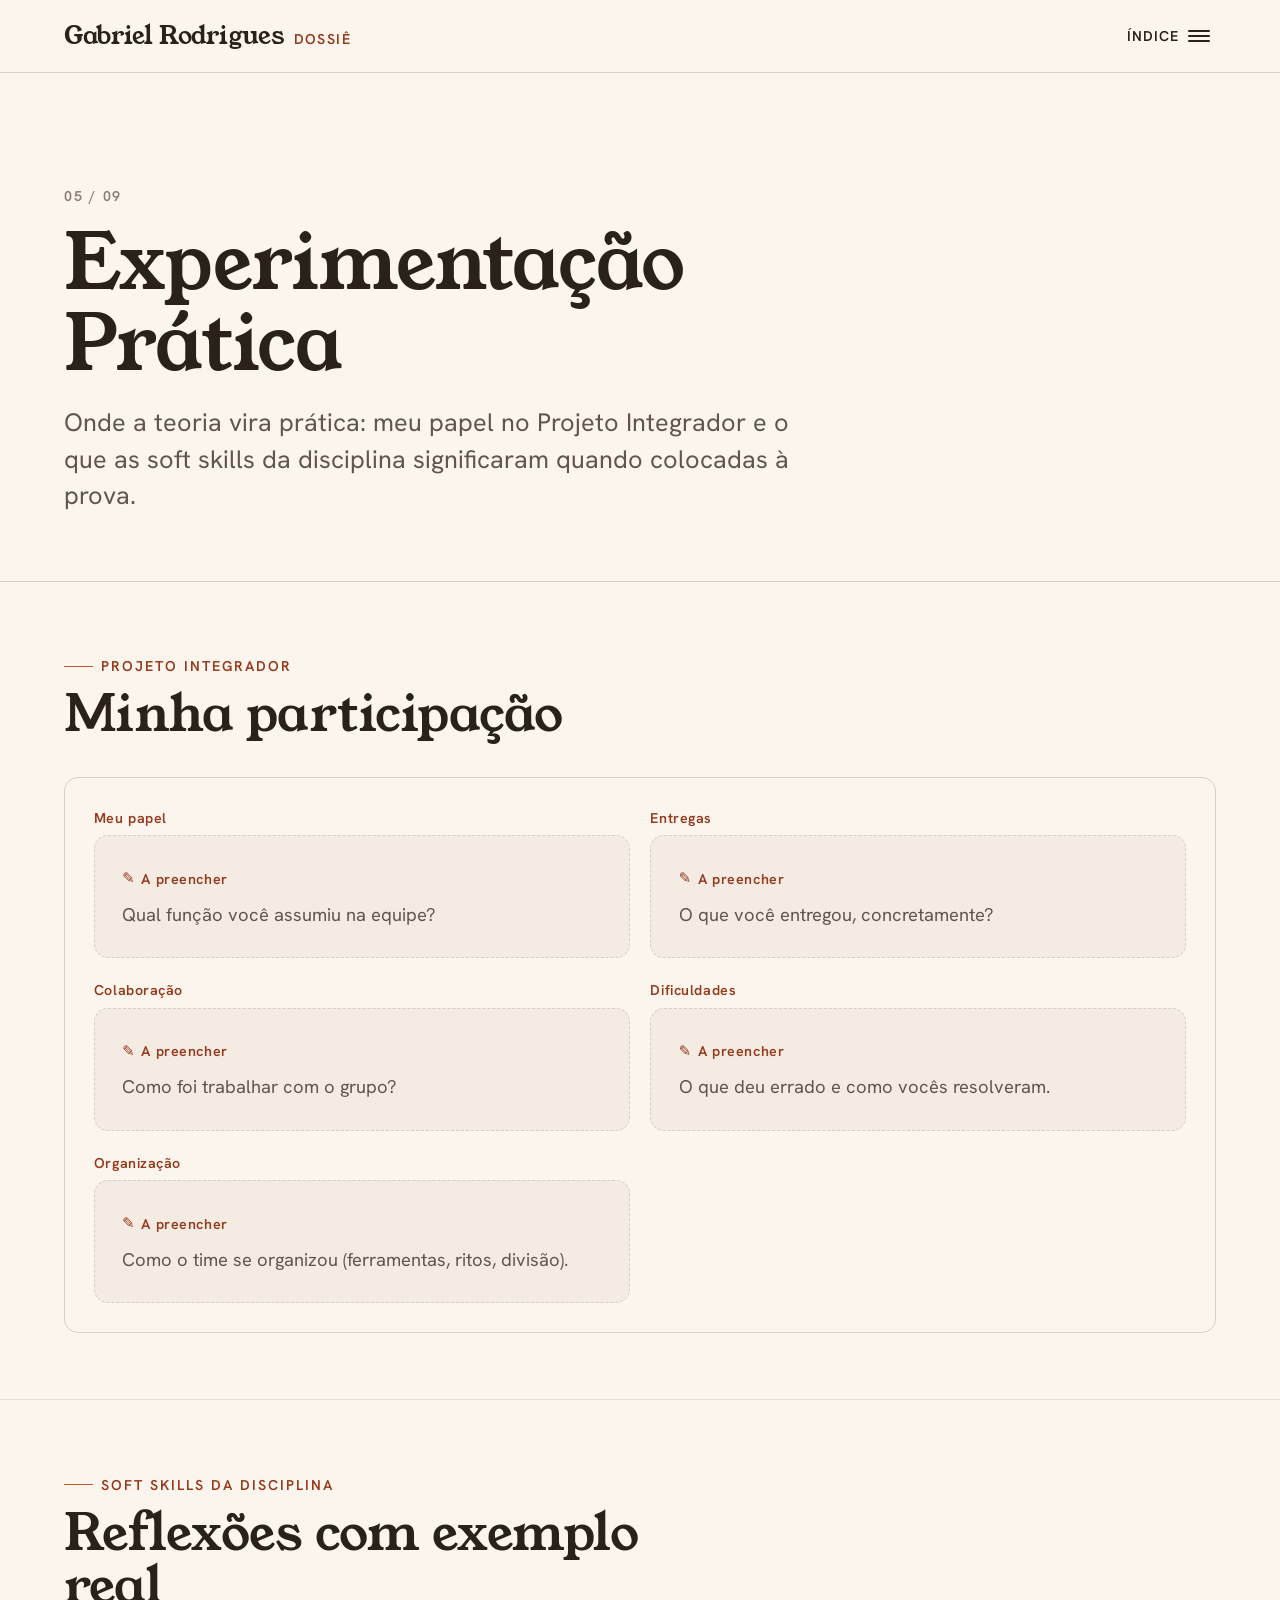
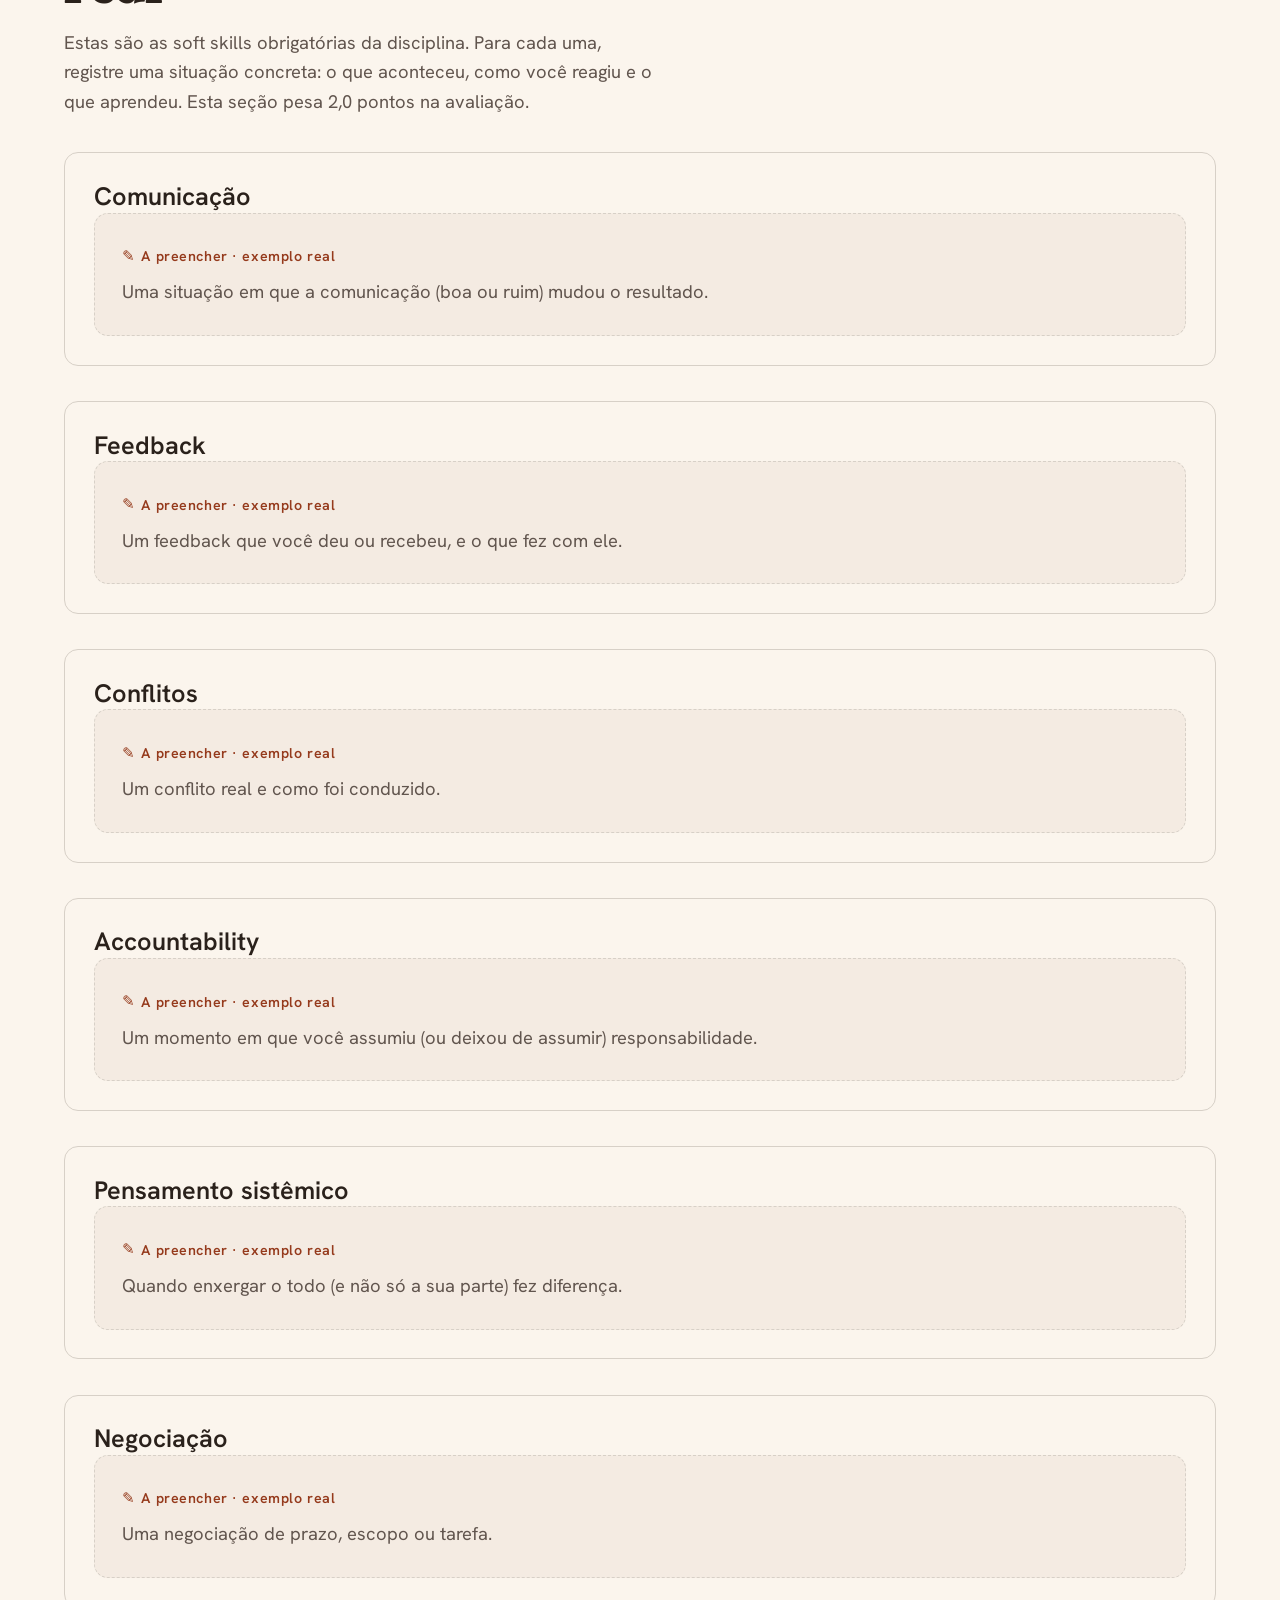
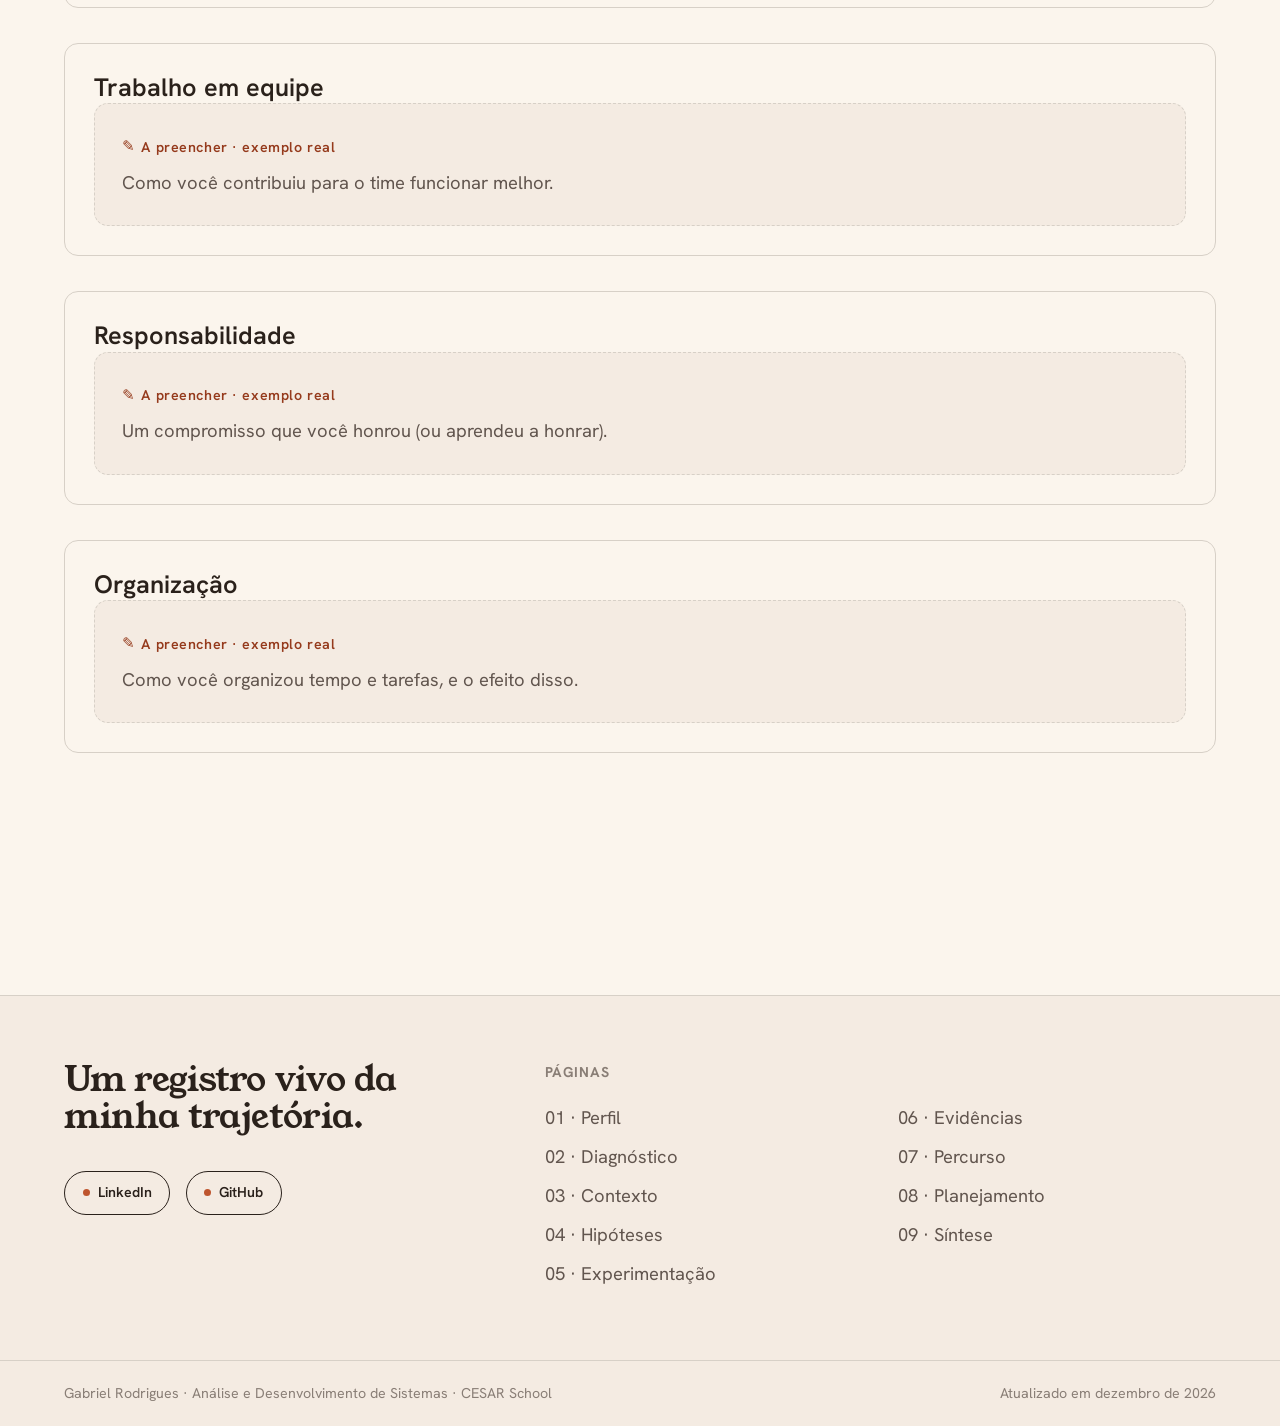
==== paginas/05-experimentacao.html @ 27c638ba "Add initial structure for Dossiê de Carreira - Created main HTML file (index.html) with a structured" ====
<!DOCTYPE html>
<html lang="pt-BR">
<head>
  <meta charset="UTF-8" />
  <meta name="viewport" content="width=device-width, initial-scale=1.0" />
  <title>05 · Experimentação Prática — Dossiê de Carreira</title>
  <meta name="description" content="Experimentação prática: papel no Projeto Integrador e reflexões sobre soft skills." />
  <link rel="icon" href="../assets/img/favicon.svg" type="image/svg+xml" />
  <link rel="preconnect" href="https://fonts.googleapis.com" />
  <link rel="preconnect" href="https://fonts.gstatic.com" crossorigin />
  <link href="https://fonts.googleapis.com/css2?family=Hanken+Grotesk:wght@400;500;600;700&family=Young+Serif&display=swap" rel="stylesheet" />
  <link rel="stylesheet" href="../assets/css/style.css" />
</head>
<body data-page="05" data-root="..">
  <a class="skip-link" href="#conteudo">Pular para o conteúdo</a>
  <div id="site-header"></div>

  <main id="conteudo">
    <header class="page-hero shell" data-reveal-group>
      <p class="page-hero__index" data-reveal>05 / 09</p>
      <h1 data-reveal>Experimentação Prática</h1>
      <p class="page-hero__intro" data-reveal>
        Onde a teoria vira prática: meu papel no Projeto Integrador e o que as
        soft skills da disciplina significaram quando colocadas à prova.
      </p>
    </header>

    <!-- PROJETO INTEGRADOR -->
    <section class="section shell">
      <div class="section__head">
        <p class="kicker">Projeto Integrador</p>
        <h2>Minha participação</h2>
      </div>
      <div class="entry" data-reveal>
        <div class="entry__grid">
          <div class="field">
            <p class="field__label">Meu papel</p>
            <div class="fill"><span class="fill__tag">A preencher</span><p class="fill__hint">Qual função você assumiu na equipe?</p></div>
          </div>
          <div class="field">
            <p class="field__label">Entregas</p>
            <div class="fill"><span class="fill__tag">A preencher</span><p class="fill__hint">O que você entregou, concretamente?</p></div>
          </div>
          <div class="field">
            <p class="field__label">Colaboração</p>
            <div class="fill"><span class="fill__tag">A preencher</span><p class="fill__hint">Como foi trabalhar com o grupo?</p></div>
          </div>
          <div class="field">
            <p class="field__label">Dificuldades</p>
            <div class="fill"><span class="fill__tag">A preencher</span><p class="fill__hint">O que deu errado e como vocês resolveram.</p></div>
          </div>
          <div class="field">
            <p class="field__label">Organização</p>
            <div class="fill"><span class="fill__tag">A preencher</span><p class="fill__hint">Como o time se organizou (ferramentas, ritos, divisão).</p></div>
          </div>
        </div>
      </div>
    </section>

    <!-- SOFT SKILLS OBRIGATÓRIAS -->
    <section class="section shell">
      <div class="section__head">
        <p class="kicker">Soft skills da disciplina</p>
        <h2>Reflexões com exemplo real</h2>
        <p class="section__note">Estas são as soft skills obrigatórias da disciplina.
        Para cada uma, registre uma situação concreta: o que aconteceu, como você reagiu e
        o que aprendeu. Esta seção pesa 2,0 pontos na avaliação.</p>
      </div>

      <div data-reveal-group>
        <article class="entry" data-reveal>
          <h4>Comunicação</h4>
          <div class="fill"><span class="fill__tag">A preencher · exemplo real</span><p class="fill__hint">Uma situação em que a comunicação (boa ou ruim) mudou o resultado.</p></div>
        </article>
        <article class="entry" data-reveal>
          <h4>Feedback</h4>
          <div class="fill"><span class="fill__tag">A preencher · exemplo real</span><p class="fill__hint">Um feedback que você deu ou recebeu, e o que fez com ele.</p></div>
        </article>
        <article class="entry" data-reveal>
          <h4>Conflitos</h4>
          <div class="fill"><span class="fill__tag">A preencher · exemplo real</span><p class="fill__hint">Um conflito real e como foi conduzido.</p></div>
        </article>
        <article class="entry" data-reveal>
          <h4>Accountability</h4>
          <div class="fill"><span class="fill__tag">A preencher · exemplo real</span><p class="fill__hint">Um momento em que você assumiu (ou deixou de assumir) responsabilidade.</p></div>
        </article>
        <article class="entry" data-reveal>
          <h4>Pensamento sistêmico</h4>
          <div class="fill"><span class="fill__tag">A preencher · exemplo real</span><p class="fill__hint">Quando enxergar o todo (e não só a sua parte) fez diferença.</p></div>
        </article>
        <article class="entry" data-reveal>
          <h4>Negociação</h4>
          <div class="fill"><span class="fill__tag">A preencher · exemplo real</span><p class="fill__hint">Uma negociação de prazo, escopo ou tarefa.</p></div>
        </article>
        <article class="entry" data-reveal>
          <h4>Trabalho em equipe</h4>
          <div class="fill"><span class="fill__tag">A preencher · exemplo real</span><p class="fill__hint">Como você contribuiu para o time funcionar melhor.</p></div>
        </article>
        <article class="entry" data-reveal>
          <h4>Responsabilidade</h4>
          <div class="fill"><span class="fill__tag">A preencher · exemplo real</span><p class="fill__hint">Um compromisso que você honrou (ou aprendeu a honrar).</p></div>
        </article>
        <article class="entry" data-reveal>
          <h4>Organização</h4>
          <div class="fill"><span class="fill__tag">A preencher · exemplo real</span><p class="fill__hint">Como você organizou tempo e tarefas, e o efeito disso.</p></div>
        </article>
      </div>
    </section>
  </main>

  <div id="site-footer"></div>
  <script src="../assets/js/main.js"></script>
</body>
</html>
---- assets/css/style.css ----
/* ==========================================================================
   Dossiê de Carreira — Design System
   Registro: brand / editorial quente. Voz: caloroso, reflexivo, honesto.
   Paleta OKLCH committed-warm. Tipos: Young Serif (display) + Hanken Grotesk.
   ========================================================================== */

/* --- Tokens --------------------------------------------------------------- */
:root {
  /* Cor */
  --paper:     oklch(0.972 0.012 75);
  --paper-2:   oklch(0.945 0.016 72);
  --paper-3:   oklch(0.915 0.018 70);
  --ink:       oklch(0.255 0.018 55);
  --ink-soft:  oklch(0.46 0.02 55);
  --ink-faint: oklch(0.6 0.018 60);
  --clay:      oklch(0.575 0.145 40);
  --clay-deep: oklch(0.47 0.13 38);
  --olive:     oklch(0.55 0.055 120);
  --line:      oklch(0.86 0.014 70);
  --line-soft: oklch(0.9 0.012 72);

  /* Tipografia */
  --font-display: "Young Serif", Georgia, "Times New Roman", serif;
  --font-sans: "Hanken Grotesk", system-ui, -apple-system, "Segoe UI", sans-serif;

  /* Escala fluida (razão ~1.28) */
  --step--1: clamp(0.8rem, 0.77rem + 0.15vw, 0.9rem);
  --step-0:  clamp(1rem, 0.95rem + 0.25vw, 1.15rem);
  --step-1:  clamp(1.28rem, 1.18rem + 0.5vw, 1.6rem);
  --step-2:  clamp(1.64rem, 1.45rem + 0.95vw, 2.3rem);
  --step-3:  clamp(2.1rem, 1.74rem + 1.8vw, 3.4rem);
  --step-4:  clamp(2.7rem, 2.0rem + 3.5vw, 5.2rem);
  --step-5:  clamp(3.3rem, 2.1rem + 6vw, 7.5rem);

  /* Espaço fluido */
  --space-2xs: clamp(0.5rem, 0.45rem + 0.25vw, 0.65rem);
  --space-xs:  clamp(0.75rem, 0.68rem + 0.35vw, 1rem);
  --space-s:   clamp(1rem, 0.9rem + 0.5vw, 1.4rem);
  --space-m:   clamp(1.6rem, 1.4rem + 1vw, 2.4rem);
  --space-l:   clamp(2.6rem, 2.1rem + 2.5vw, 4.2rem);
  --space-xl:  clamp(4rem, 3rem + 5vw, 7rem);
  --space-2xl: clamp(6rem, 4rem + 9vw, 11rem);

  /* Medidas */
  --measure: 68ch;
  --shell: clamp(1.2rem, 5vw, 7rem);  /* gutter lateral */
  --radius: 14px;
  --radius-s: 8px;

  /* Motion */
  --ease-out-expo: cubic-bezier(0.16, 1, 0.3, 1);
  --ease-out-quart: cubic-bezier(0.25, 1, 0.5, 1);
}

/* --- Reset ---------------------------------------------------------------- */
*, *::before, *::after { box-sizing: border-box; }
* { margin: 0; }
html { -webkit-text-size-adjust: 100%; scroll-behavior: smooth; }
body {
  font-family: var(--font-sans);
  font-size: var(--step-0);
  line-height: 1.6;
  font-weight: 400;
  color: var(--ink);
  background: var(--paper);
  -webkit-font-smoothing: antialiased;
  text-rendering: optimizeLegibility;
  min-height: 100vh;
  overflow-x: hidden;
}
img, picture, svg { display: block; max-width: 100%; }
a { color: inherit; }
ul, ol { list-style: none; padding: 0; }
button { font: inherit; color: inherit; cursor: pointer; border: none; background: none; }
:focus-visible { outline: 2.5px solid var(--clay); outline-offset: 3px; border-radius: 3px; }

/* Seleção */
::selection { background: var(--clay); color: var(--paper); }

/* --- Tipografia base ------------------------------------------------------ */
h1, h2, h3 { font-family: var(--font-display); font-weight: 400; line-height: 1.05; letter-spacing: -0.01em; }
h1 { font-size: var(--step-4); }
h2 { font-size: var(--step-3); }
h3 { font-size: var(--step-2); }
h4 { font-family: var(--font-sans); font-weight: 600; font-size: var(--step-1); line-height: 1.2; }

.display {
  font-family: var(--font-display);
  font-size: var(--step-5);
  line-height: 0.95;
  letter-spacing: -0.02em;
}

/* Kicker — etiqueta discreta acima de títulos (não repetir como gramática) */
.kicker {
  font-family: var(--font-sans);
  font-weight: 600;
  font-size: var(--step--1);
  letter-spacing: 0.14em;
  text-transform: uppercase;
  color: var(--clay-deep);
  display: inline-flex;
  align-items: center;
  gap: 0.6em;
}
.kicker::before {
  content: "";
  width: 1.8rem;
  height: 1px;
  background: var(--clay);
}

.lead { font-size: var(--step-1); line-height: 1.45; color: var(--ink-soft); max-width: 38ch; }

/* --- Layout helpers ------------------------------------------------------- */
.shell { padding-inline: var(--shell); }
.flow > * + * { margin-block-start: var(--space-s); }
.flow-l > * + * { margin-block-start: var(--space-l); }

.prose { max-width: var(--measure); }
.prose p + p { margin-block-start: 1.1em; }
.prose p { color: var(--ink); }

/* Link de texto */
.link {
  color: var(--clay-deep);
  text-decoration: none;
  background-image: linear-gradient(var(--clay), var(--clay));
  background-size: 100% 1.5px;
  background-position: 0 100%;
  background-repeat: no-repeat;
  transition: background-size 0.4s var(--ease-out-quart), color 0.2s;
  padding-block-end: 1px;
}
.link:hover { color: var(--clay); background-size: 0% 1.5px; }

/* ==========================================================================
   Header / Navegação (injetado por main.js)
   ========================================================================== */
.site-header {
  position: sticky;
  top: 0;
  z-index: 50;
  background: color-mix(in oklch, var(--paper) 88%, transparent);
  backdrop-filter: blur(10px);
  border-block-end: 1px solid var(--line);
}
.site-header__bar {
  display: flex;
  align-items: center;
  justify-content: space-between;
  gap: var(--space-s);
  padding-block: clamp(0.7rem, 0.5rem + 0.6vw, 1.1rem);
}
.brandmark {
  display: inline-flex;
  align-items: baseline;
  gap: 0.55rem;
  text-decoration: none;
  font-family: var(--font-display);
  font-size: var(--step-1);
  letter-spacing: -0.01em;
  white-space: nowrap;
}
.brandmark__tag {
  font-family: var(--font-sans);
  font-size: var(--step--1);
  font-weight: 600;
  letter-spacing: 0.1em;
  text-transform: uppercase;
  color: var(--clay-deep);
}

/* Botão "Índice" — abre o painel de navegação (em todas as larguras) */
.nav-toggle {
  display: inline-flex;
  align-items: center;
  gap: 0.6rem;
  font-size: var(--step--1);
  font-weight: 600;
  letter-spacing: 0.06em;
  text-transform: uppercase;
}
.nav-toggle__lines { position: relative; width: 22px; height: 12px; }
.nav-toggle__lines span {
  position: absolute; left: 0; width: 100%; height: 2px;
  background: var(--ink); border-radius: 2px;
  transition: transform 0.35s var(--ease-out-expo), opacity 0.2s;
}
.nav-toggle__lines span:nth-child(1) { top: 0; }
.nav-toggle__lines span:nth-child(2) { top: 5px; }
.nav-toggle__lines span:nth-child(3) { top: 10px; }
.nav-toggle[aria-expanded="true"] .nav-toggle__lines span:nth-child(1) { transform: translateY(5px) rotate(45deg); }
.nav-toggle[aria-expanded="true"] .nav-toggle__lines span:nth-child(2) { opacity: 0; }
.nav-toggle[aria-expanded="true"] .nav-toggle__lines span:nth-child(3) { transform: translateY(-5px) rotate(-45deg); }

/* Painel de navegação — dropdown animado por grid-template-rows */
.nav {
  position: absolute;
  inset-inline: 0;
  top: 100%;
  background: var(--paper);
  border-block-end: 1px solid var(--line);
  box-shadow: 0 24px 40px -28px oklch(0.25 0.02 55 / 0.4);
  display: grid;
  grid-template-rows: 0fr;
  transition: grid-template-rows 0.5s var(--ease-out-expo);
}
.nav > .nav__inner-wrap { overflow: hidden; }
.nav.is-open { grid-template-rows: 1fr; }
.nav__inner {
  padding-block: var(--space-m);
  display: grid;
  gap: 0.15rem 1.5rem;
  grid-template-columns: 1fr;
}
@media (min-width: 620px) { .nav__inner { grid-template-columns: 1fr 1fr; } }
@media (min-width: 1040px) { .nav__inner { grid-template-columns: repeat(5, 1fr); } }

.nav__link {
  display: flex;
  align-items: baseline;
  gap: 0.7em;
  text-decoration: none;
  font-size: var(--step-0);
  font-weight: 500;
  color: var(--ink-soft);
  padding: 0.7rem 0.9rem;
  border-radius: var(--radius-s);
  border-block-end: 1px solid var(--line-soft);
  transition: background 0.25s, color 0.2s, padding-inline 0.35s var(--ease-out-quart);
}
@media (min-width: 620px) { .nav__link { border-block-end: none; } }
.nav__num {
  font-size: 0.75em;
  font-weight: 700;
  color: var(--clay);
  font-variant-numeric: tabular-nums;
}
.nav__link:hover { background: var(--paper-2); color: var(--ink); padding-inline-start: 1.2rem; }
.nav__link[aria-current="page"] { color: var(--clay-deep); font-weight: 700; background: color-mix(in oklch, var(--clay) 9%, var(--paper)); }

/* ==========================================================================
   Hero de página
   ========================================================================== */
.page-hero {
  padding-block: var(--space-xl) var(--space-l);
  border-block-end: 1px solid var(--line);
}
.page-hero__index {
  font-family: var(--font-sans);
  font-weight: 600;
  font-size: var(--step--1);
  letter-spacing: 0.12em;
  color: var(--ink-faint);
  font-variant-numeric: tabular-nums;
}
.page-hero h1 { margin-block: var(--space-xs) var(--space-s); max-width: 16ch; }
.page-hero__intro { max-width: 52ch; font-size: var(--step-1); line-height: 1.45; color: var(--ink-soft); }

/* ==========================================================================
   Section
   ========================================================================== */
.section { padding-block: var(--space-l); border-block-end: 1px solid var(--line-soft); }
.section:last-of-type { border-block-end: none; }
.section__head { margin-block-end: var(--space-m); max-width: 60ch; }
.section__head h2 { margin-block: var(--space-2xs) 0; }
.section__note { color: var(--ink-soft); margin-block-start: var(--space-xs); max-width: var(--measure); }

/* Layout de seção: rótulo à esquerda + corpo (assimétrico) */
.split {
  display: grid;
  grid-template-columns: minmax(0, 1fr);
  gap: var(--space-m);
}
@media (min-width: 860px) {
  .split { grid-template-columns: 14rem minmax(0, 1fr); gap: var(--space-l); }
  .split--wide { grid-template-columns: 18rem minmax(0, 1fr); }
}
.split__aside { color: var(--ink-soft); }
.split__aside .kicker { margin-block-end: var(--space-xs); }

/* ==========================================================================
   Placeholder de preenchimento (.fill)
   ========================================================================== */
.fill {
  background: var(--paper-2);
  border: 1px dashed var(--line);
  border-radius: var(--radius);
  padding: clamp(1.1rem, 0.9rem + 1vw, 1.8rem);
  position: relative;
}
.fill + .fill { margin-block-start: var(--space-s); }
.fill__tag {
  display: inline-flex;
  align-items: center;
  gap: 0.45em;
  font-size: var(--step--1);
  font-weight: 600;
  letter-spacing: 0.04em;
  color: var(--clay-deep);
  margin-block-end: 0.6rem;
}
.fill__tag::before { content: "✎"; font-size: 1.05em; }
.fill__hint { color: var(--ink-soft); max-width: var(--measure); }
.fill__hint strong { color: var(--ink); font-weight: 600; }
.fill--inline { padding: 0.75rem 1rem; display: inline-block; min-width: min(100%, 22rem); }

/* Dica de exemplo forte vs fraco */
.example {
  display: grid;
  gap: var(--space-s);
  margin-block-start: var(--space-s);
}
@media (min-width: 720px) { .example { grid-template-columns: 1fr 1fr; } }
.example__card { border-radius: var(--radius-s); padding: 1rem 1.1rem; font-size: var(--step--1); }
.example__card h5 { font-family: var(--font-sans); font-size: var(--step--1); font-weight: 700; margin-block-end: 0.4rem; display: flex; align-items: center; gap: 0.4em; }
.example__card--weak { background: oklch(0.94 0.02 60); color: var(--ink-soft); }
.example__card--strong { background: oklch(0.93 0.04 130); color: var(--ink); }
.example__card p { line-height: 1.5; }

/* ==========================================================================
   Tags / pills
   ========================================================================== */
.tags { display: flex; flex-wrap: wrap; gap: 0.55rem; }
.tag {
  font-size: var(--step--1);
  font-weight: 500;
  padding: 0.4rem 0.85rem;
  border: 1px solid var(--line);
  border-radius: 100px;
  background: var(--paper);
  color: var(--ink-soft);
}
.tag--filled { background: var(--ink); color: var(--paper); border-color: var(--ink); }
.tag--clay { background: color-mix(in oklch, var(--clay) 14%, var(--paper)); border-color: color-mix(in oklch, var(--clay) 35%, var(--paper)); color: var(--clay-deep); }

/* ==========================================================================
   Home — hero
   ========================================================================== */
.home-hero { padding-block: var(--space-xl) var(--space-l); }
.home-hero__grid {
  display: grid;
  gap: var(--space-l);
  align-items: end;
}
@media (min-width: 880px) {
  .home-hero__grid { grid-template-columns: minmax(0, 1.55fr) minmax(0, 1fr); }
}
.home-hero__name { margin-block: var(--space-xs) 0; }
.home-hero__name .line { display: block; }
.home-hero__name .line--accent { color: var(--clay); }
.home-hero__role { font-size: var(--step-1); color: var(--ink-soft); margin-block-start: var(--space-s); }
.home-hero__role b { color: var(--ink); font-weight: 600; }

/* Foto / retrato */
.portrait {
  aspect-ratio: 4 / 5;
  border-radius: var(--radius);
  background:
    repeating-linear-gradient(45deg, transparent, transparent 14px, color-mix(in oklch, var(--clay) 8%, transparent) 14px, color-mix(in oklch, var(--clay) 8%, transparent) 15px),
    var(--paper-2);
  border: 1px solid var(--line);
  display: grid;
  place-content: center;
  text-align: center;
  color: var(--ink-faint);
  font-size: var(--step--1);
  gap: 0.5rem;
  padding: var(--space-m);
}
.portrait::before { content: "◭"; font-size: 2.4rem; color: var(--clay); }

/* Variante com foto real */
.portrait--photo {
  aspect-ratio: 3 / 4;       /* proporção da imagem (1792×2400), sem corte */
  padding: 0;
  background: var(--paper-2);
  overflow: hidden;          /* mantém o border-radius na imagem */
}
.portrait--photo::before { content: none; }
.portrait--photo img {
  width: 100%;
  height: 100%;
  object-fit: cover;
  object-position: center top;
  border-radius: inherit;
}

/* Linha de links de perfil */
.profile-links { display: flex; flex-wrap: wrap; gap: var(--space-xs); margin-block-start: var(--space-m); }
.profile-link {
  display: inline-flex;
  align-items: center;
  gap: 0.5rem;
  padding: 0.6rem 1.1rem;
  border: 1px solid var(--ink);
  border-radius: 100px;
  text-decoration: none;
  font-weight: 600;
  font-size: var(--step--1);
  transition: background 0.3s var(--ease-out-quart), color 0.3s, transform 0.3s var(--ease-out-quart);
}
.profile-link:hover { background: var(--ink); color: var(--paper); transform: translateY(-2px); }
.profile-link__dot { width: 7px; height: 7px; border-radius: 50%; background: var(--clay); }

/* Índice de páginas na home */
.index-list { border-block-start: 1px solid var(--line); }
.index-item {
  display: grid;
  grid-template-columns: 3.5rem minmax(0, 1fr) auto;
  align-items: baseline;
  gap: var(--space-s);
  padding: clamp(1rem, 0.8rem + 0.8vw, 1.6rem) var(--space-s);
  margin-inline: calc(var(--space-s) * -1); /* sangra o realce sem alterar o alinhamento do texto */
  border-block-end: 1px solid var(--line);
  text-decoration: none;
  color: var(--ink);
  /* anima só cor (sem reflow); o deslize vem de transform nos filhos */
  transition: background-color 0.45s var(--ease-out-quart);
}
.index-item:hover { background-color: var(--paper-2); }
.index-item__num,
.index-item__title,
.index-item__desc { transition: transform 0.5s var(--ease-out-expo), color 0.3s; }
.index-item:hover .index-item__num,
.index-item:hover .index-item__title,
.index-item:hover .index-item__desc { transform: translateX(10px); }
.index-item:hover .index-item__title { color: var(--clay-deep); }
.index-item__num { font-family: var(--font-sans); font-weight: 600; color: var(--clay); font-variant-numeric: tabular-nums; font-size: var(--step--1); }
.index-item__title { font-family: var(--font-display); font-size: var(--step-2); line-height: 1.1; }
.index-item__desc { grid-column: 2; color: var(--ink-soft); font-size: var(--step--1); margin-block-start: 0.3rem; max-width: 50ch; }
.index-item__arrow { color: var(--ink-faint); transition: transform 0.5s var(--ease-out-expo), color 0.3s; font-size: var(--step-1); }
.index-item:hover .index-item__arrow { transform: translateX(8px); color: var(--clay); }

/* ==========================================================================
   Bloco repetível (projeto / vaga / evidência genérica)
   ========================================================================== */
.entry {
  border: 1px solid var(--line);
  border-radius: var(--radius);
  padding: clamp(1.2rem, 1rem + 1vw, 2rem);
  background: var(--paper);
}
.entry + .entry { margin-block-start: var(--space-m); }
.entry__title { font-family: var(--font-display); font-size: var(--step-2); margin-block-end: var(--space-2xs); }
.entry__meta { display: flex; flex-wrap: wrap; gap: 0.5rem 1.2rem; color: var(--ink-faint); font-size: var(--step--1); margin-block-end: var(--space-s); }
.entry__grid { display: grid; gap: var(--space-s); }
@media (min-width: 700px) { .entry__grid { grid-template-columns: 1fr 1fr; } }
.field { }
.field__label { font-size: var(--step--1); font-weight: 600; letter-spacing: 0.04em; color: var(--clay-deep); margin-block-end: 0.35rem; }

/* Publicações / embeds do projeto */
.project-pubs { margin-block-start: var(--space-m); padding-block-start: var(--space-m); border-block-start: 1px solid var(--line-soft); }
.embeds { display: grid; gap: var(--space-m); margin-block-start: var(--space-s); align-items: start; }
@media (min-width: 720px) { .embeds { grid-template-columns: 1fr 1fr; } }
.embeds .instagram-media { margin: 0 auto !important; min-width: 0 !important; width: 100% !important; }
/* Fallback antes do embed.js processar (ou se falhar) */
.embeds blockquote.instagram-media:not(.instagram-media-rendered) {
  display: block;
  background: var(--paper);
  border: 1px solid var(--line);
  border-radius: var(--radius);
  padding: clamp(1.1rem, 0.9rem + 1vw, 1.6rem);
}
.embeds blockquote.instagram-media:not(.instagram-media-rendered) a {
  color: var(--clay-deep);
  font-weight: 600;
  text-decoration: none;
}

/* ==========================================================================
   Metas curto / médio / longo (faixas horizontais, não cards iguais)
   ========================================================================== */
.horizon { border-block-start: 1px solid var(--line); }
.horizon__row {
  display: grid;
  grid-template-columns: minmax(0, 1fr);
  gap: var(--space-s);
  padding-block: var(--space-m);
  border-block-end: 1px solid var(--line);
}
@media (min-width: 760px) { .horizon__row { grid-template-columns: 16rem minmax(0, 1fr); gap: var(--space-l); } }
.horizon__when { }
.horizon__term { font-family: var(--font-display); font-size: var(--step-2); }
.horizon__range { color: var(--clay-deep); font-weight: 600; font-size: var(--step--1); margin-block-start: 0.2rem; }

/* ==========================================================================
   Tabela de empregabilidade
   ========================================================================== */
.table-wrap { overflow-x: auto; border: 1px solid var(--line); border-radius: var(--radius); }
table.matrix { width: 100%; border-collapse: collapse; min-width: 640px; font-size: var(--step--1); }
table.matrix th, table.matrix td { text-align: left; padding: 0.9rem 1.1rem; border-block-end: 1px solid var(--line-soft); vertical-align: top; }
table.matrix thead th { background: var(--paper-2); font-weight: 700; color: var(--ink); border-block-end: 1px solid var(--line); }
table.matrix tbody tr:last-child td { border-block-end: none; }
table.matrix td.is-empty { color: var(--ink-faint); font-style: italic; }

/* Vaga analisada — aderência requisitos × perfil */
.vaga__context { color: var(--ink-soft); max-width: var(--measure); margin-block: var(--space-xs) var(--space-m); }
.legend { display: flex; flex-wrap: wrap; gap: 0.5rem 1.1rem; margin-block: 0.4rem var(--space-s); font-size: var(--step--1); color: var(--ink-soft); }
.legend span { display: inline-flex; align-items: center; gap: 0.45em; }
.legend i { width: 0.7rem; height: 0.7rem; border-radius: 50%; }
.reqs { display: grid; gap: 0; }
.req {
  display: grid;
  grid-template-columns: 6.6rem minmax(0, 1fr);
  gap: 0.6rem 0.9rem;
  align-items: start;
  padding-block: 0.7rem;
  border-block-end: 1px solid var(--line-soft);
}
.req:last-child { border-block-end: none; }
.req p { font-size: var(--step--1); line-height: 1.45; }
.req p b { font-weight: 600; color: var(--ink); }
.req__fit {
  justify-self: start;
  font-size: calc(var(--step--1) * 0.92);
  font-weight: 700;
  letter-spacing: 0.02em;
  padding: 0.22rem 0.6rem;
  border-radius: 100px;
  white-space: nowrap;
}
.fit-yes,     .req__fit--yes     { background: oklch(0.9 0.06 145); color: oklch(0.42 0.09 145); }
.fit-partial, .req__fit--partial { background: oklch(0.92 0.075 78); color: oklch(0.48 0.1 62); }
.fit-gap,     .req__fit--gap     { background: color-mix(in oklch, var(--clay) 20%, var(--paper)); color: var(--clay-deep); }
.fit-tbd,     .req__fit--tbd     { background: var(--paper-3); color: var(--ink-soft); }
@media (max-width: 520px) { .req { grid-template-columns: 1fr; gap: 0.3rem; } }

/* Mapa de networking */
.net { display: grid; gap: 0; }
.net-item { padding-block: var(--space-m); border-block-end: 1px solid var(--line-soft); }
.net-item:first-child { padding-block-start: 0; }
.net-item:last-child { border-block-end: none; }
.net-head { display: flex; align-items: baseline; gap: 0.7rem 0.9rem; flex-wrap: wrap; margin-block-end: 0.5rem; }
.net-head h4 { font-family: var(--font-display); font-weight: 400; font-size: var(--step-2); }
.net-item p { max-width: var(--measure); color: var(--ink); }

/* ==========================================================================
   Timeline (percurso acadêmico)
   ========================================================================== */
.timeline { position: relative; padding-inline-start: clamp(1.4rem, 1rem + 2vw, 2.6rem); }
.timeline::before {
  content: ""; position: absolute; inset-block: 0.6rem 0; inset-inline-start: 0;
  width: 2px; background: linear-gradient(var(--clay), color-mix(in oklch, var(--clay) 20%, var(--paper)));
}
.tl-item { position: relative; padding-block: var(--space-m); }
.tl-item::before {
  content: ""; position: absolute; inset-inline-start: calc(clamp(1.4rem, 1rem + 2vw, 2.6rem) * -1 - 5px);
  top: calc(var(--space-m) + 0.5rem);
  width: 12px; height: 12px; border-radius: 50%;
  background: var(--paper); border: 2.5px solid var(--clay);
}
.tl-item__when { font-family: var(--font-sans); font-weight: 700; color: var(--clay-deep); font-size: var(--step--1); letter-spacing: 0.04em; }
.tl-item__title { font-family: var(--font-display); font-size: var(--step-2); margin-block: 0.2rem var(--space-xs); }

/* ==========================================================================
   Evidências (layout alternado, não grade idêntica)
   ========================================================================== */
.evidence {
  display: grid;
  gap: var(--space-m);
  align-items: start;
  padding-block: var(--space-l);
  border-block-end: 1px solid var(--line-soft);
}
@media (min-width: 820px) {
  .evidence { grid-template-columns: minmax(0, 1.1fr) minmax(0, 1fr); }
  .evidence:nth-child(even) > .evidence__media { order: 2; }
}
.evidence__media {
  aspect-ratio: 16 / 11;
  border-radius: var(--radius);
  background:
    repeating-linear-gradient(135deg, transparent, transparent 18px, color-mix(in oklch, var(--ink) 4%, transparent) 18px, color-mix(in oklch, var(--ink) 4%, transparent) 19px),
    var(--paper-2);
  border: 1px solid var(--line);
  display: grid; place-content: center; gap: 0.4rem;
  color: var(--ink-faint); text-align: center; padding: var(--space-m);
}
.evidence__media::before { content: "🖼"; font-size: 2rem; filter: grayscale(0.3); }
.evidence__cap .field + .field { margin-block-start: var(--space-s); }

/* ==========================================================================
   Carta profissional (síntese final)
   ========================================================================== */
.letter {
  max-width: 60ch;
  margin-inline: auto;
  padding: var(--space-l) 0;
  text-align: center;
}
.letter__q {
  font-family: var(--font-display);
  font-size: var(--step-3);
  line-height: 1.15;
  margin-block-end: var(--space-m);
  text-wrap: balance;
}
.letter .fill { text-align: left; }
.letter__sign { margin-block-start: var(--space-m); font-family: var(--font-display); font-size: var(--step-1); color: var(--ink-soft); }

/* Comparação início × fim */
.compare { display: grid; gap: var(--space-m); }
@media (min-width: 760px) { .compare { grid-template-columns: 1fr auto 1fr; align-items: center; } }
.compare__col h4 { color: var(--clay-deep); margin-block-end: var(--space-s); }
.compare__vs { font-family: var(--font-display); font-size: var(--step-3); color: var(--clay); text-align: center; }

/* ==========================================================================
   Footer
   ========================================================================== */
.site-footer {
  margin-block-start: var(--space-2xl);
  border-block-start: 1px solid var(--line);
  background: var(--paper-2);
}
.site-footer__grid {
  display: grid;
  gap: var(--space-m);
  padding-block: var(--space-l);
}
@media (min-width: 760px) { .site-footer__grid { grid-template-columns: 1.4fr 1fr 1fr; } }
.site-footer h2 { font-size: var(--step-2); max-width: 16ch; }
.site-footer__col h5 { font-size: var(--step--1); font-weight: 700; letter-spacing: 0.06em; text-transform: uppercase; color: var(--ink-faint); margin-block-end: var(--space-xs); }
.site-footer__col a { display: block; text-decoration: none; color: var(--ink-soft); padding-block: 0.3rem; transition: color 0.2s; }
.site-footer__col a:hover { color: var(--clay-deep); }
.site-footer__meta { border-block-start: 1px solid var(--line); padding-block: var(--space-s); display: flex; flex-wrap: wrap; gap: var(--space-xs) var(--space-m); justify-content: space-between; color: var(--ink-faint); font-size: var(--step--1); }

/* ==========================================================================
   Motion — reveal de entrada + scroll
   ========================================================================== */
[data-reveal] {
  opacity: 0;
  transform: translateY(22px);
  transition: opacity 0.8s var(--ease-out-expo), transform 0.8s var(--ease-out-expo);
  transition-delay: var(--reveal-delay, 0ms);
}
[data-reveal].is-in { opacity: 1; transform: none; }

@media (prefers-reduced-motion: reduce) {
  html { scroll-behavior: auto; }
  *, *::before, *::after {
    animation-duration: 0.001ms !important;
    transition-duration: 0.001ms !important;
  }
  [data-reveal] { opacity: 1; transform: none; }
}

/* Utilidades finais */
.muted { color: var(--ink-soft); }
.eyebrow-note { font-size: var(--step--1); color: var(--ink-faint); }
.divider { height: 1px; background: var(--line); border: none; margin-block: var(--space-l); }
.sr-only {
  position: absolute; width: 1px; height: 1px; padding: 0; margin: -1px;
  overflow: hidden; clip: rect(0,0,0,0); white-space: nowrap; border: 0;
}
.skip-link {
  position: absolute; left: 50%; transform: translateX(-50%) translateY(-130%);
  top: 0.5rem; z-index: 100; background: var(--ink); color: var(--paper);
  padding: 0.6rem 1.2rem; border-radius: 100px; text-decoration: none; font-weight: 600;
  transition: transform 0.3s var(--ease-out-expo);
}
.skip-link:focus { transform: translateX(-50%) translateY(0); }
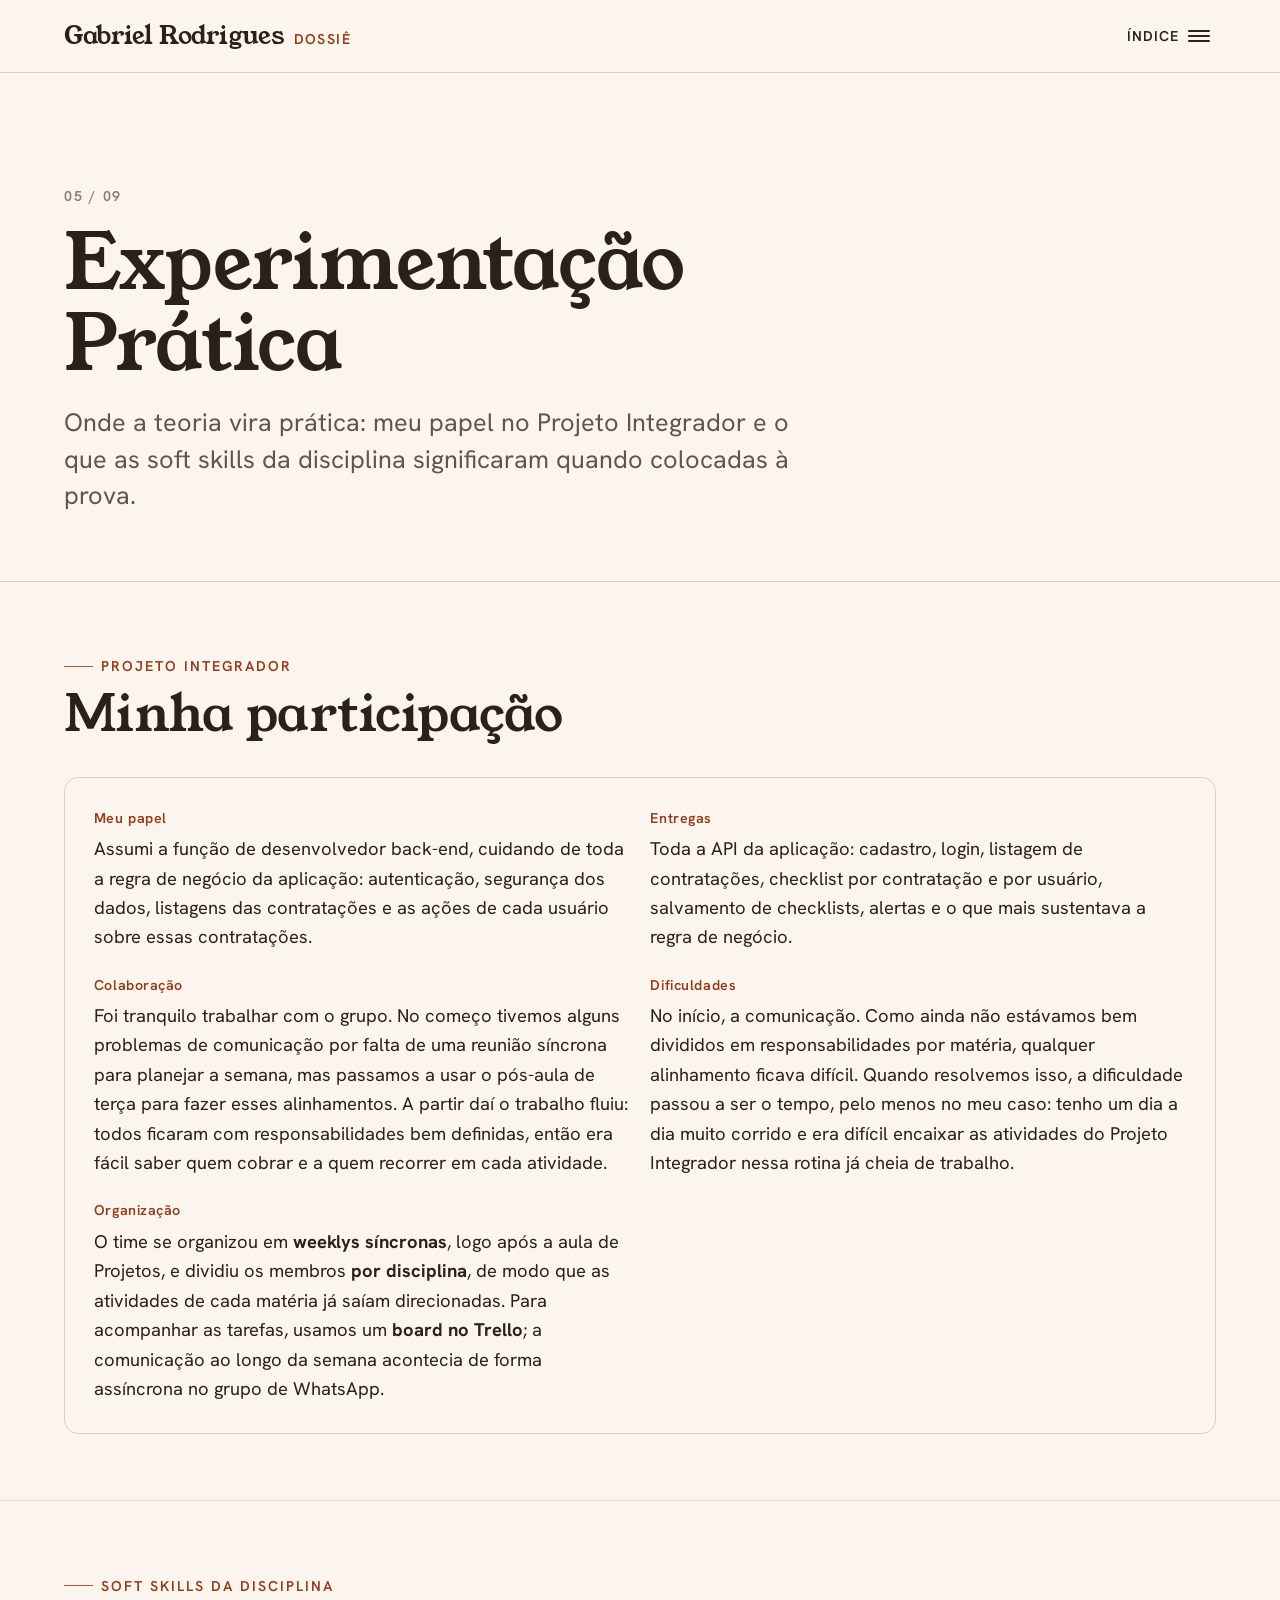
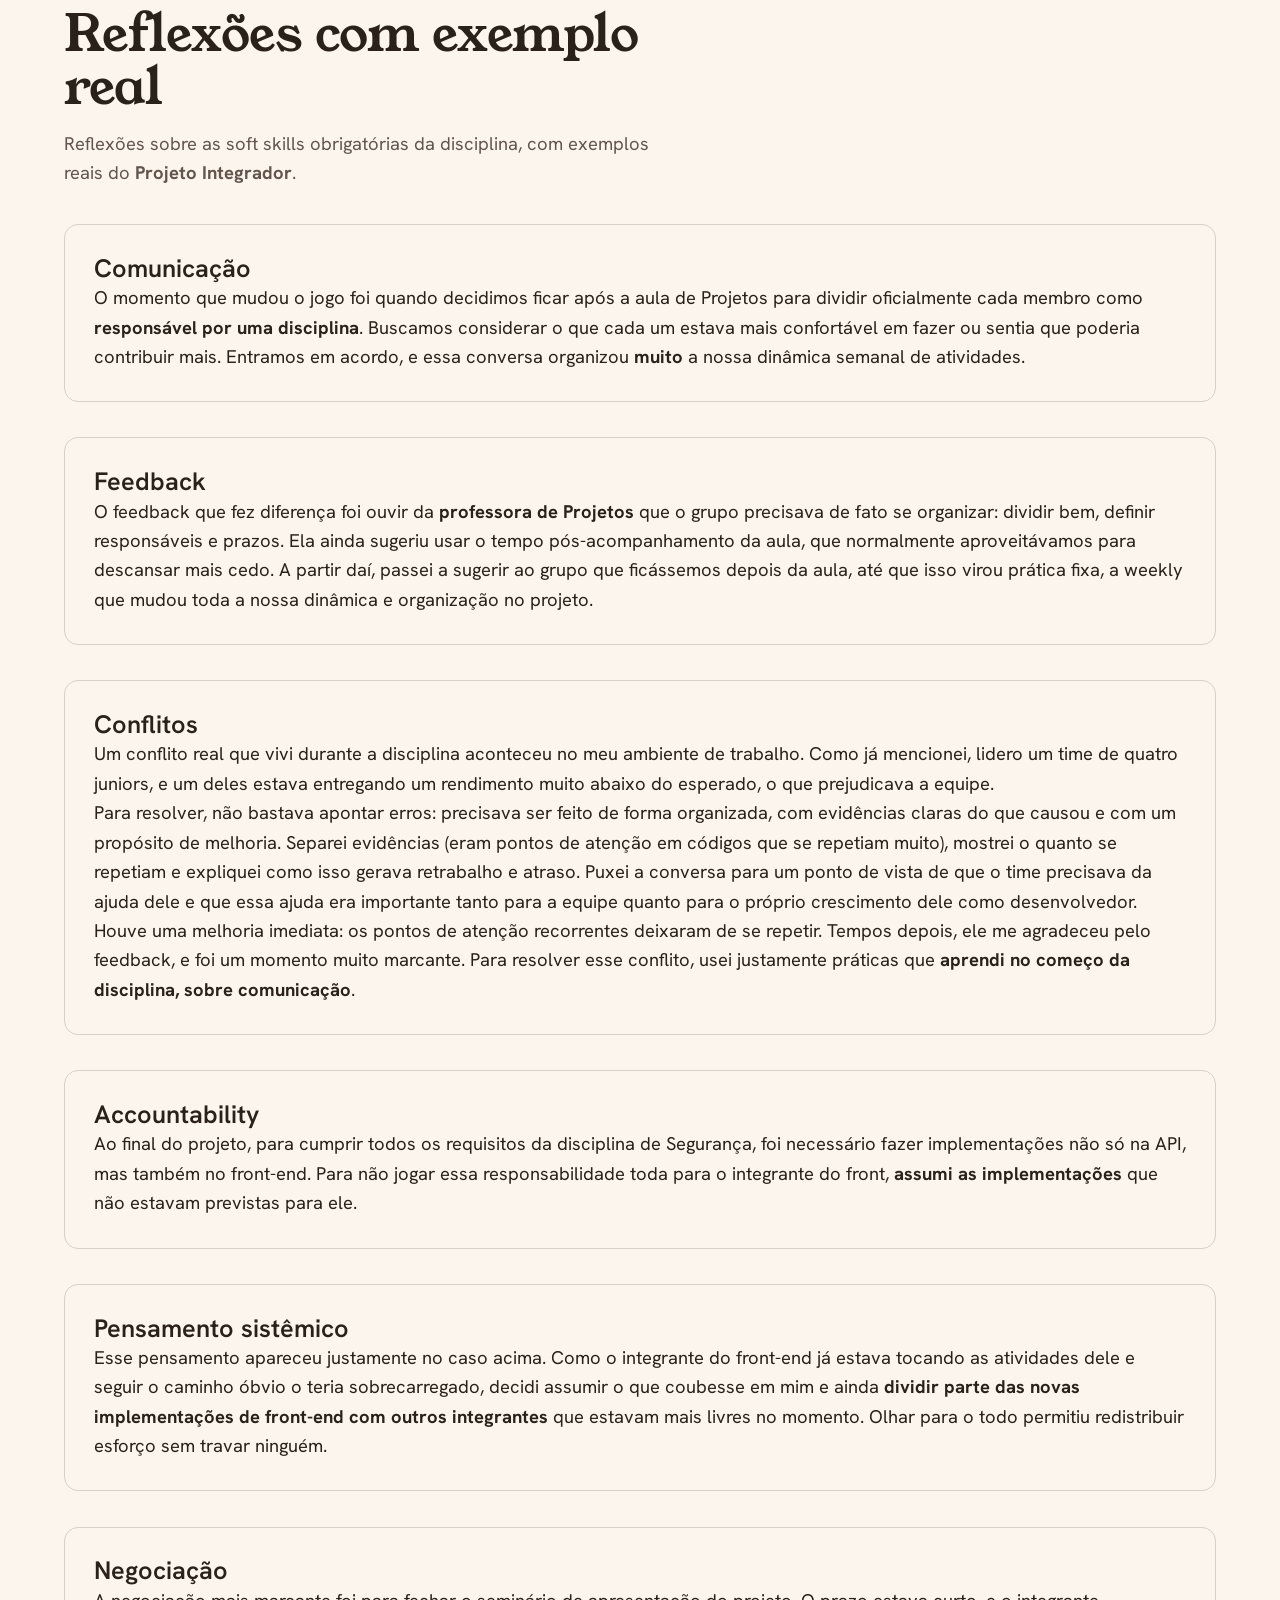
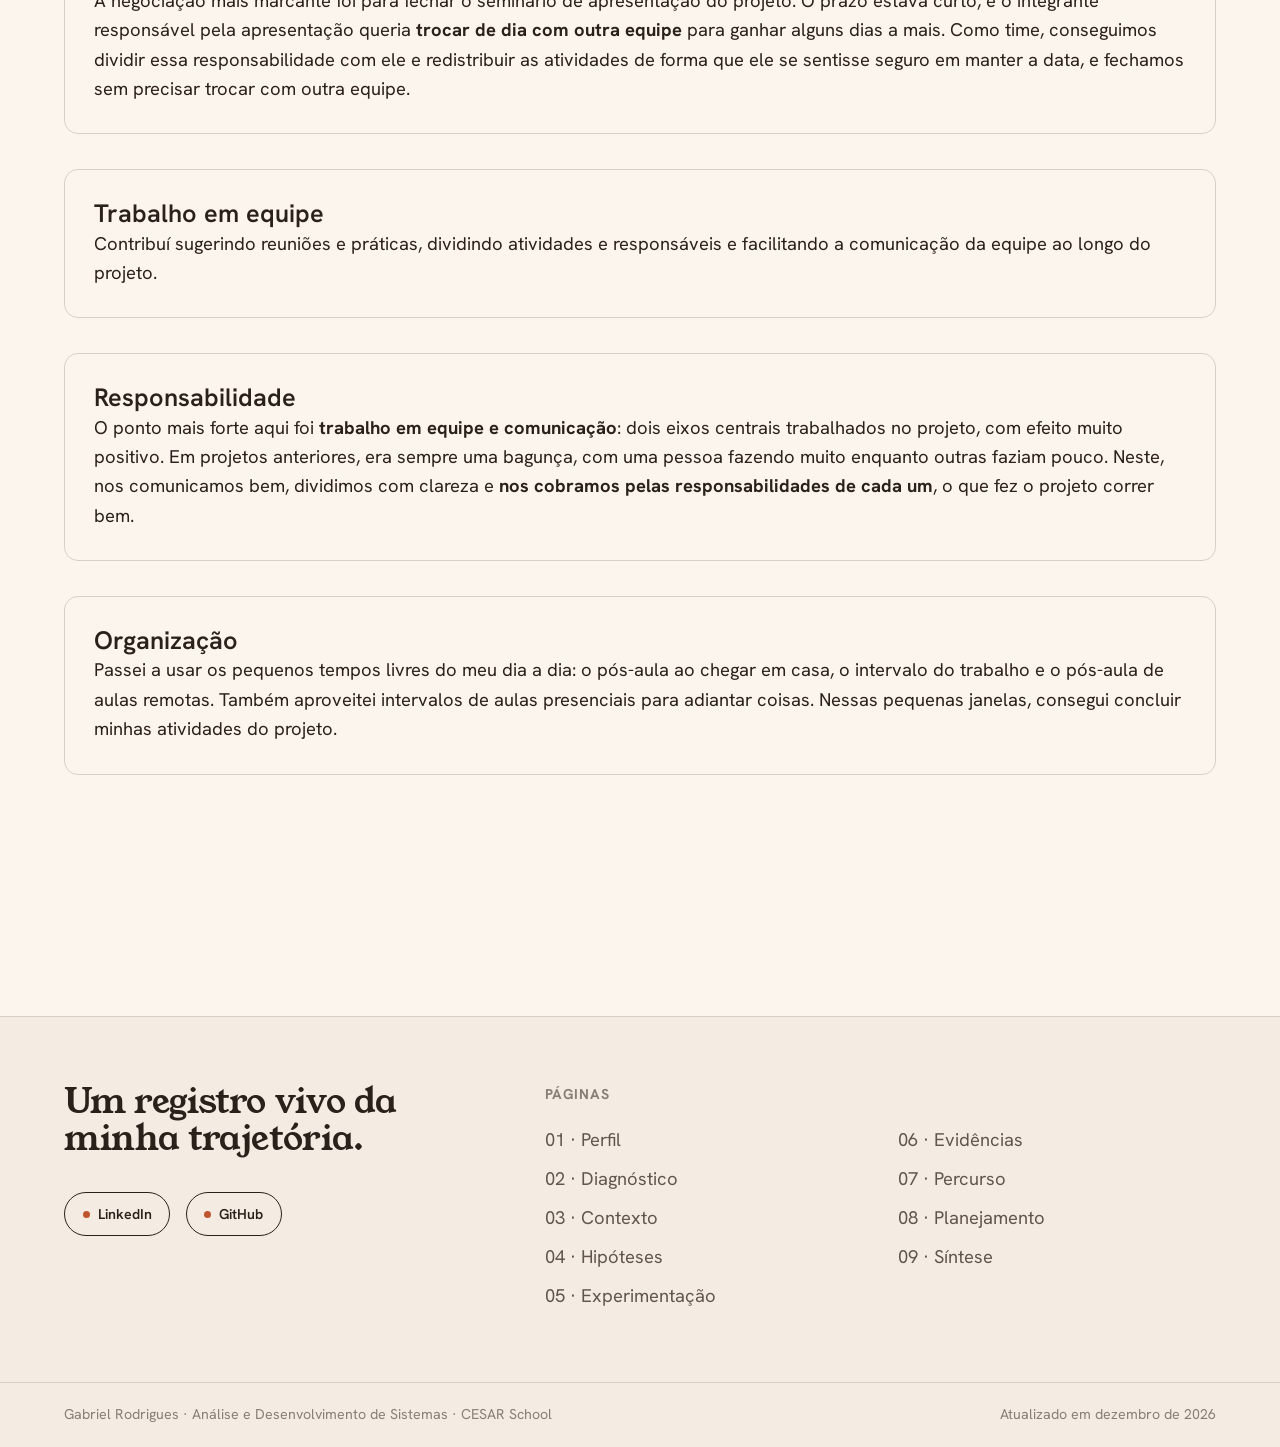
==== commit a1eedbe6: "Implement new CSS styles and enhance evidence documentation - Added CSS classes for embedded media a" ====
--- a/paginas/05-experimentacao.html
+++ b/paginas/05-experimentacao.html
@@ -35,23 +35,39 @@
         <div class="entry__grid">
           <div class="field">
             <p class="field__label">Meu papel</p>
-            <div class="fill"><span class="fill__tag">A preencher</span><p class="fill__hint">Qual função você assumiu na equipe?</p></div>
+            <p>Assumi a função de desenvolvedor back-end, cuidando de toda a regra de
+            negócio da aplicação: autenticação, segurança dos dados, listagens das
+            contratações e as ações de cada usuário sobre essas contratações.</p>
           </div>
           <div class="field">
             <p class="field__label">Entregas</p>
-            <div class="fill"><span class="fill__tag">A preencher</span><p class="fill__hint">O que você entregou, concretamente?</p></div>
+            <p>Toda a API da aplicação: cadastro, login, listagem de contratações,
+            checklist por contratação e por usuário, salvamento de checklists, alertas e
+            o que mais sustentava a regra de negócio.</p>
           </div>
           <div class="field">
             <p class="field__label">Colaboração</p>
-            <div class="fill"><span class="fill__tag">A preencher</span><p class="fill__hint">Como foi trabalhar com o grupo?</p></div>
+            <p>Foi tranquilo trabalhar com o grupo. No começo tivemos alguns problemas de
+            comunicação por falta de uma reunião síncrona para planejar a semana, mas
+            passamos a usar o pós-aula de terça para fazer esses alinhamentos. A partir
+            daí o trabalho fluiu: todos ficaram com responsabilidades bem definidas, então
+            era fácil saber quem cobrar e a quem recorrer em cada atividade.</p>
           </div>
           <div class="field">
             <p class="field__label">Dificuldades</p>
-            <div class="fill"><span class="fill__tag">A preencher</span><p class="fill__hint">O que deu errado e como vocês resolveram.</p></div>
+            <p>No início, a comunicação. Como ainda não estávamos bem divididos em
+            responsabilidades por matéria, qualquer alinhamento ficava difícil. Quando
+            resolvemos isso, a dificuldade passou a ser o tempo, pelo menos no meu caso:
+            tenho um dia a dia muito corrido e era difícil encaixar as atividades do
+            Projeto Integrador nessa rotina já cheia de trabalho.</p>
           </div>
           <div class="field">
             <p class="field__label">Organização</p>
-            <div class="fill"><span class="fill__tag">A preencher</span><p class="fill__hint">Como o time se organizou (ferramentas, ritos, divisão).</p></div>
+            <p>O time se organizou em <b>weeklys síncronas</b>, logo após a aula de
+            Projetos, e dividiu os membros <b>por disciplina</b>, de modo que as atividades
+            de cada matéria já saíam direcionadas. Para acompanhar as tarefas, usamos um
+            <b>board no Trello</b>; a comunicação ao longo da semana acontecia de forma
+            assíncrona no grupo de WhatsApp.</p>
           </div>
         </div>
       </div>
@@ -62,47 +78,93 @@
       <div class="section__head">
         <p class="kicker">Soft skills da disciplina</p>
         <h2>Reflexões com exemplo real</h2>
-        <p class="section__note">Estas são as soft skills obrigatórias da disciplina.
-        Para cada uma, registre uma situação concreta: o que aconteceu, como você reagiu e
-        o que aprendeu. Esta seção pesa 2,0 pontos na avaliação.</p>
+        <p class="section__note">Reflexões sobre as soft skills obrigatórias da disciplina,
+        com exemplos reais do <b>Projeto Integrador</b>.</p>
       </div>
 
       <div data-reveal-group>
         <article class="entry" data-reveal>
           <h4>Comunicação</h4>
-          <div class="fill"><span class="fill__tag">A preencher · exemplo real</span><p class="fill__hint">Uma situação em que a comunicação (boa ou ruim) mudou o resultado.</p></div>
+          <p>O momento que mudou o jogo foi quando decidimos ficar após a aula de
+          Projetos para dividir oficialmente cada membro como <b>responsável por uma
+          disciplina</b>. Buscamos considerar o que cada um estava mais confortável em
+          fazer ou sentia que poderia contribuir mais. Entramos em acordo, e essa
+          conversa organizou <b>muito</b> a nossa dinâmica semanal de atividades.</p>
         </article>
         <article class="entry" data-reveal>
           <h4>Feedback</h4>
-          <div class="fill"><span class="fill__tag">A preencher · exemplo real</span><p class="fill__hint">Um feedback que você deu ou recebeu, e o que fez com ele.</p></div>
+          <p>O feedback que fez diferença foi ouvir da <b>professora de Projetos</b>
+          que o grupo precisava de fato se organizar: dividir bem, definir
+          responsáveis e prazos. Ela ainda sugeriu usar o tempo pós-acompanhamento
+          da aula, que normalmente aproveitávamos para descansar mais cedo. A partir
+          daí, passei a sugerir ao grupo que ficássemos depois da aula, até que isso
+          virou prática fixa, a weekly que mudou toda a nossa dinâmica e organização
+          no projeto.</p>
         </article>
         <article class="entry" data-reveal>
           <h4>Conflitos</h4>
-          <div class="fill"><span class="fill__tag">A preencher · exemplo real</span><p class="fill__hint">Um conflito real e como foi conduzido.</p></div>
+          <p>Um conflito real que vivi durante a disciplina aconteceu no meu ambiente
+          de trabalho. Como já mencionei, lidero um time de quatro juniors, e um
+          deles estava entregando um rendimento muito abaixo do esperado, o que
+          prejudicava a equipe.</p>
+          <p>Para resolver, não bastava apontar erros: precisava ser feito de forma
+          organizada, com evidências claras do que causou e com um propósito de
+          melhoria. Separei evidências (eram pontos de atenção em códigos que se
+          repetiam muito), mostrei o quanto se repetiam e expliquei como isso
+          gerava retrabalho e atraso. Puxei a conversa para um ponto de vista de
+          que o time precisava da ajuda dele e que essa ajuda era importante tanto
+          para a equipe quanto para o próprio crescimento dele como desenvolvedor.</p>
+          <p>Houve uma melhoria imediata: os pontos de atenção recorrentes deixaram
+          de se repetir. Tempos depois, ele me agradeceu pelo feedback, e foi um
+          momento muito marcante. Para resolver esse conflito, usei justamente
+          práticas que <b>aprendi no começo da disciplina, sobre comunicação</b>.</p>
         </article>
         <article class="entry" data-reveal>
           <h4>Accountability</h4>
-          <div class="fill"><span class="fill__tag">A preencher · exemplo real</span><p class="fill__hint">Um momento em que você assumiu (ou deixou de assumir) responsabilidade.</p></div>
+          <p>Ao final do projeto, para cumprir todos os requisitos da disciplina de
+          Segurança, foi necessário fazer implementações não só na API, mas também
+          no front-end. Para não jogar essa responsabilidade toda para o integrante
+          do front, <b>assumi as implementações</b> que não estavam previstas para
+          ele.</p>
         </article>
         <article class="entry" data-reveal>
           <h4>Pensamento sistêmico</h4>
-          <div class="fill"><span class="fill__tag">A preencher · exemplo real</span><p class="fill__hint">Quando enxergar o todo (e não só a sua parte) fez diferença.</p></div>
+          <p>Esse pensamento apareceu justamente no caso acima. Como o integrante do
+          front-end já estava tocando as atividades dele e seguir o caminho óbvio
+          o teria sobrecarregado, decidi assumir o que coubesse em mim e ainda
+          <b>dividir parte das novas implementações de front-end com outros
+          integrantes</b> que estavam mais livres no momento. Olhar para o todo
+          permitiu redistribuir esforço sem travar ninguém.</p>
         </article>
         <article class="entry" data-reveal>
           <h4>Negociação</h4>
-          <div class="fill"><span class="fill__tag">A preencher · exemplo real</span><p class="fill__hint">Uma negociação de prazo, escopo ou tarefa.</p></div>
+          <p>A negociação mais marcante foi para fechar o seminário de apresentação
+          do projeto. O prazo estava curto, e o integrante responsável pela
+          apresentação queria <b>trocar de dia com outra equipe</b> para ganhar
+          alguns dias a mais. Como time, conseguimos dividir essa responsabilidade
+          com ele e redistribuir as atividades de forma que ele se sentisse seguro
+          em manter a data, e fechamos sem precisar trocar com outra equipe.</p>
         </article>
         <article class="entry" data-reveal>
           <h4>Trabalho em equipe</h4>
-          <div class="fill"><span class="fill__tag">A preencher · exemplo real</span><p class="fill__hint">Como você contribuiu para o time funcionar melhor.</p></div>
+          <p>Contribuí sugerindo reuniões e práticas, dividindo atividades e
+          responsáveis e facilitando a comunicação da equipe ao longo do projeto.</p>
         </article>
         <article class="entry" data-reveal>
           <h4>Responsabilidade</h4>
-          <div class="fill"><span class="fill__tag">A preencher · exemplo real</span><p class="fill__hint">Um compromisso que você honrou (ou aprendeu a honrar).</p></div>
+          <p>O ponto mais forte aqui foi <b>trabalho em equipe e comunicação</b>:
+          dois eixos centrais trabalhados no projeto, com efeito muito positivo. Em
+          projetos anteriores, era sempre uma bagunça, com uma pessoa fazendo muito
+          enquanto outras faziam pouco. Neste, nos comunicamos bem, dividimos com
+          clareza e <b>nos cobramos pelas responsabilidades de cada um</b>, o que
+          fez o projeto correr bem.</p>
         </article>
         <article class="entry" data-reveal>
           <h4>Organização</h4>
-          <div class="fill"><span class="fill__tag">A preencher · exemplo real</span><p class="fill__hint">Como você organizou tempo e tarefas, e o efeito disso.</p></div>
+          <p>Passei a usar os pequenos tempos livres do meu dia a dia: o pós-aula ao
+          chegar em casa, o intervalo do trabalho e o pós-aula de aulas remotas.
+          Também aproveitei intervalos de aulas presenciais para adiantar coisas.
+          Nessas pequenas janelas, consegui concluir minhas atividades do projeto.</p>
         </article>
       </div>
     </section>
--- a/assets/css/style.css
+++ b/assets/css/style.css
@@ -536,6 +536,11 @@
 .net-head h4 { font-family: var(--font-display); font-weight: 400; font-size: var(--step-2); }
 .net-item p { max-width: var(--measure); color: var(--ink); }
 
+/* Lista de metas / ações */
+.goals { list-style: none; padding: 0; display: grid; gap: 0.6rem; max-width: var(--measure); }
+.goals li { position: relative; padding-inline-start: 1.5rem; line-height: 1.5; }
+.goals li::before { content: "→"; position: absolute; inset-inline-start: 0; color: var(--clay); font-weight: 700; }
+
 /* ==========================================================================
    Timeline (percurso acadêmico)
    ========================================================================== */
@@ -581,6 +586,63 @@
 .evidence__media::before { content: "🖼"; font-size: 2rem; filter: grayscale(0.3); }
 .evidence__cap .field + .field { margin-block-start: var(--space-s); }
 
+/* Variante: media aceitando embed (sem aspect fixo / sem padrão tracejado) */
+.evidence__media--embed {
+  aspect-ratio: auto;
+  padding: 0;
+  background: transparent;
+  border: none;
+  display: block;
+}
+.evidence__media--embed::before { content: none; }
+.evidence__media--embed .instagram-media {
+  margin: 0 auto !important;
+  min-width: 0 !important;
+  width: 100% !important;
+}
+
+/* Card de link para evidências sem embed (ex.: LinkedIn) */
+.link-card {
+  display: flex;
+  flex-direction: column;
+  justify-content: space-between;
+  gap: var(--space-m);
+  aspect-ratio: 4 / 5;
+  padding: clamp(1.1rem, 0.9rem + 1vw, 1.7rem);
+  border-radius: var(--radius);
+  background: var(--ink);
+  color: var(--paper);
+  text-decoration: none;
+  position: relative;
+  overflow: hidden;
+  transition: transform 0.45s var(--ease-out-quart);
+}
+.link-card:hover { transform: translateY(-3px); }
+.link-card__source {
+  font-size: var(--step--1);
+  font-weight: 700;
+  letter-spacing: 0.1em;
+  text-transform: uppercase;
+  color: color-mix(in oklch, var(--paper) 70%, transparent);
+}
+.link-card__quote {
+  font-family: var(--font-display);
+  font-size: var(--step-2);
+  line-height: 1.15;
+  color: var(--paper);
+  text-wrap: balance;
+}
+.link-card__cta {
+  font-size: var(--step--1);
+  font-weight: 600;
+  color: var(--clay);
+  display: inline-flex;
+  align-items: center;
+  gap: 0.4em;
+}
+.link-card__cta::after { content: "↗"; transition: transform 0.35s var(--ease-out-expo); }
+.link-card:hover .link-card__cta::after { transform: translate(3px, -3px); }
+
 /* ==========================================================================
    Carta profissional (síntese final)
    ========================================================================== */
